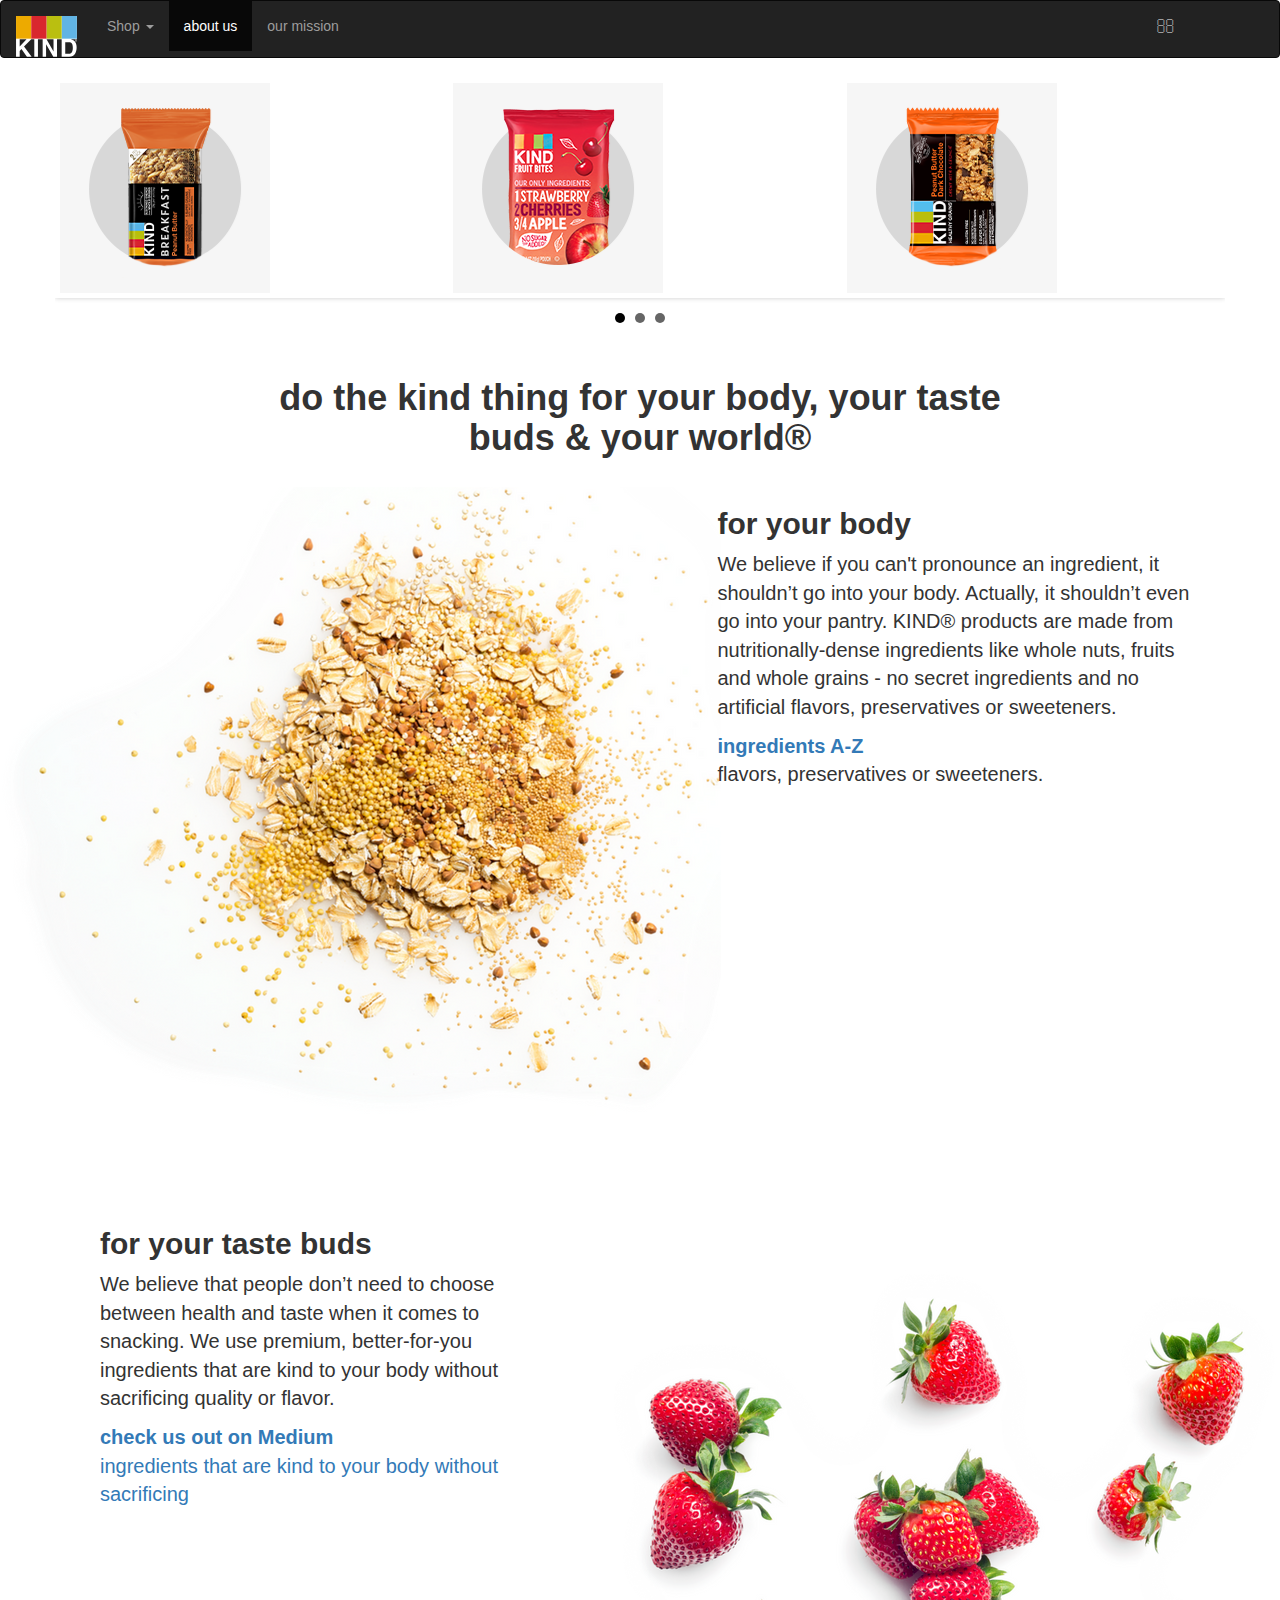
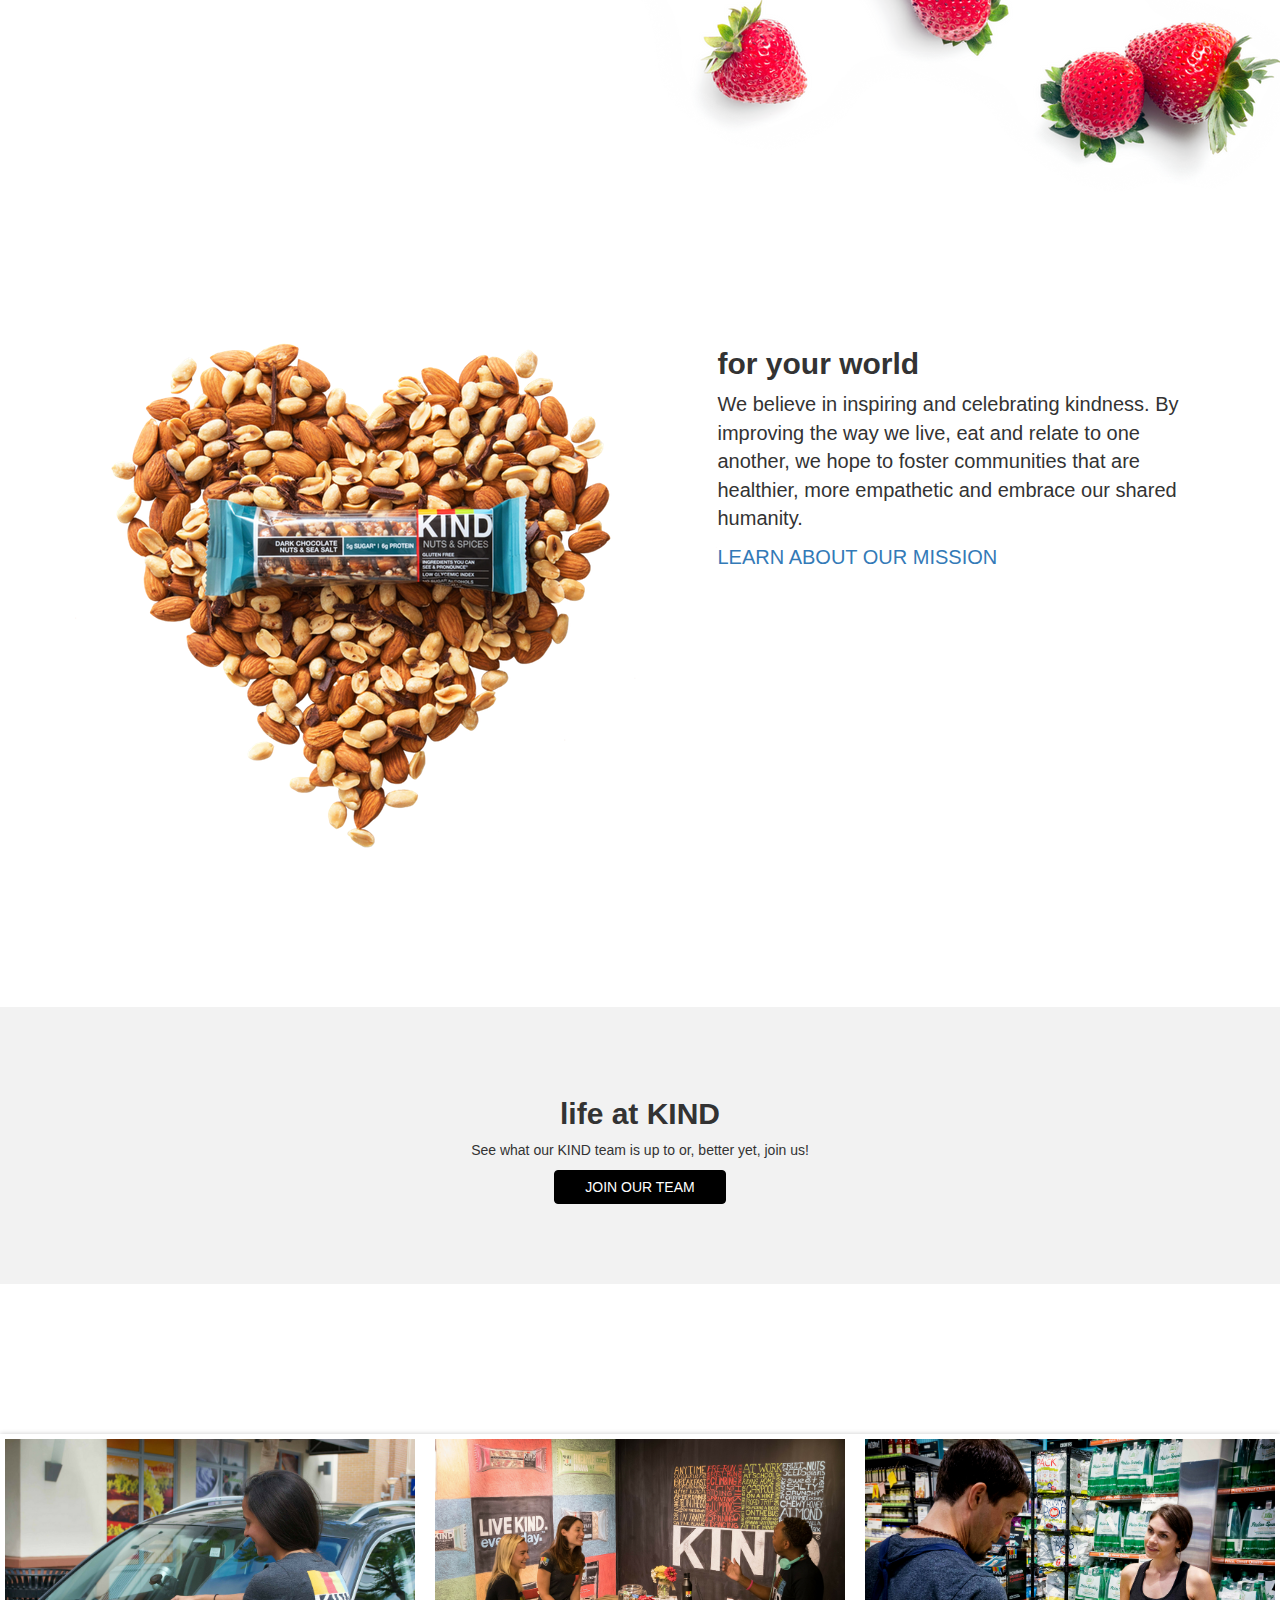
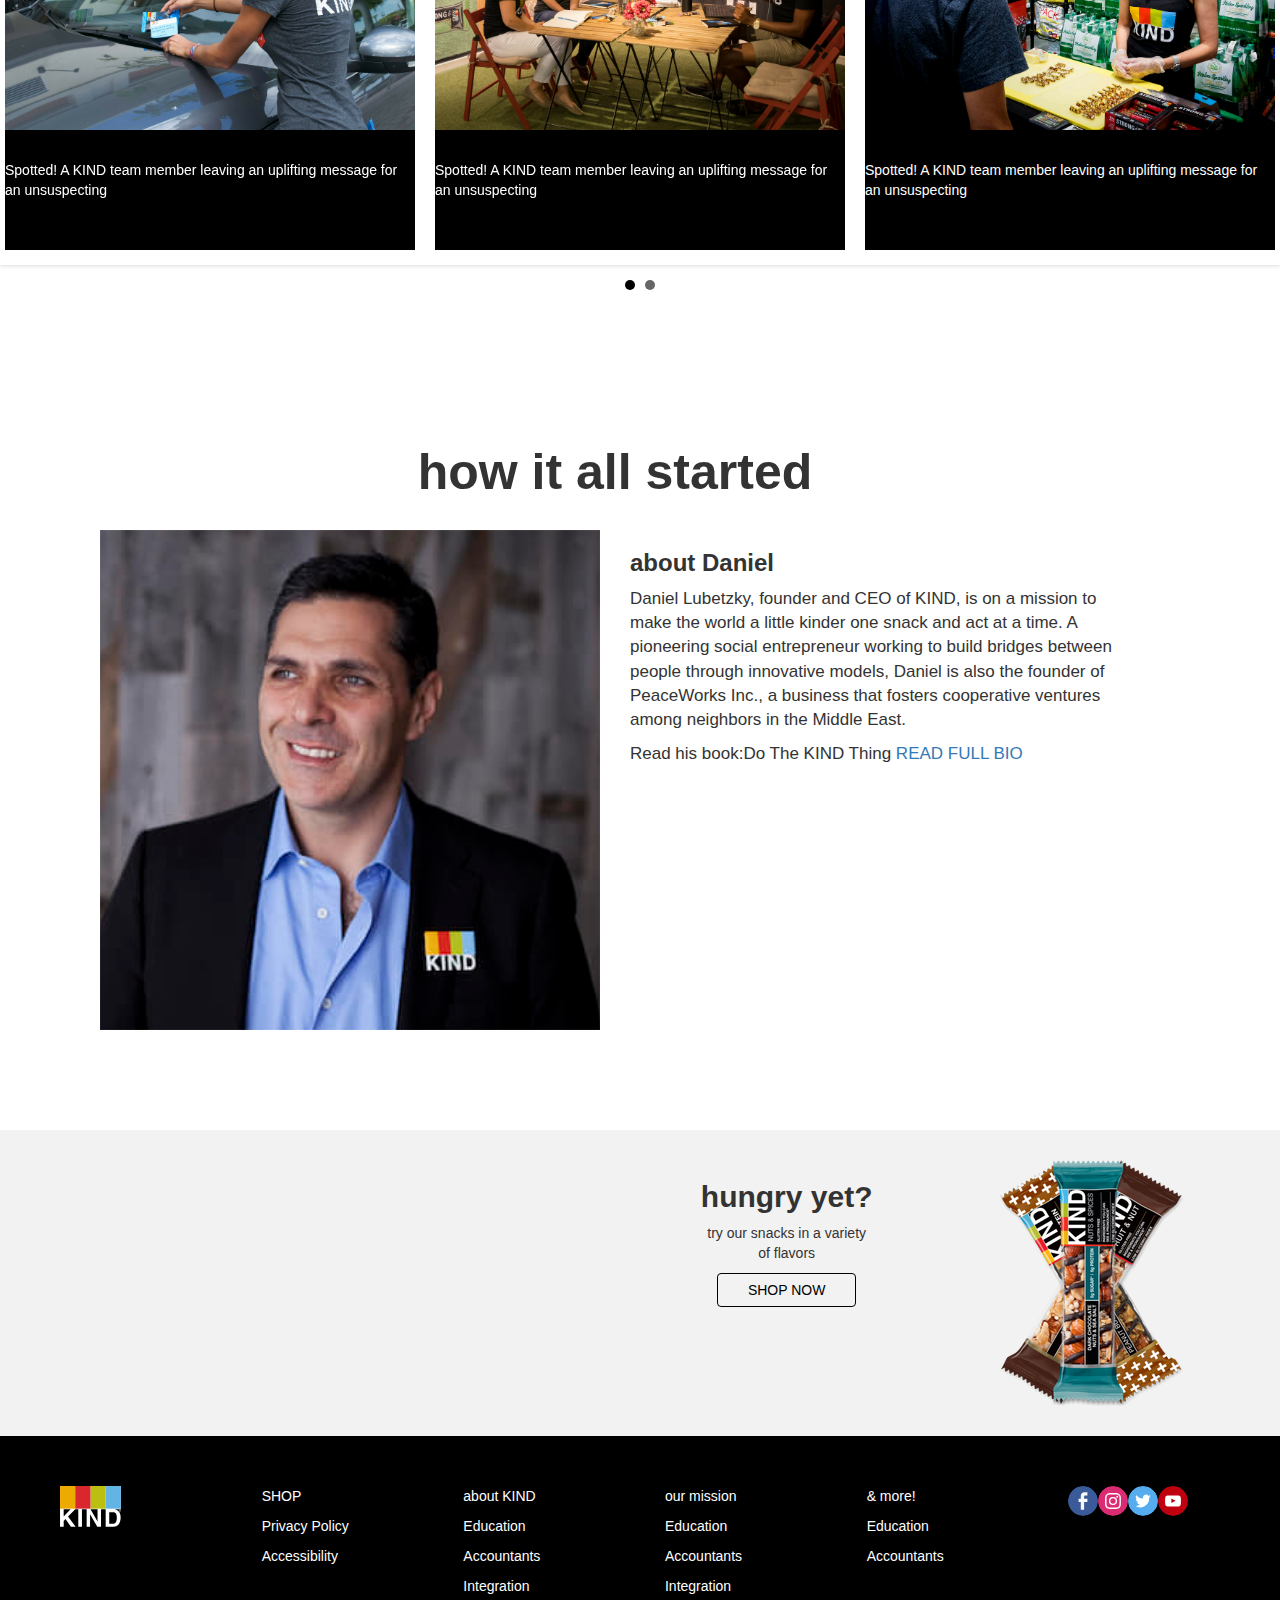
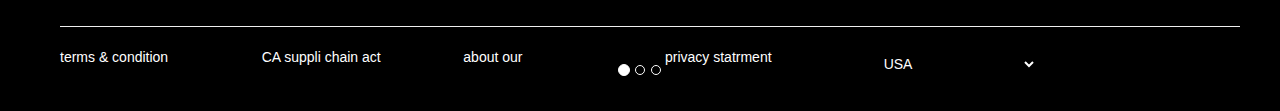
==== compo 4/index.html @ 4c6c11b1 "KIND2" ====
<!DOCTYPE html>
<html>
<head>
	<title>About KIND</title>
	<meta charset="utf-8">

	<link rel="stylesheet" type="text/css" href="css/bootstrap.css">
	<link rel="stylesheet" type="text/css" href="css/font-awesome.css">
	<link rel="stylesheet" type="text/css" href="css/style.css">
	<link rel="stylesheet" type="text/css" href="css/jquery.bxslider.css">

</head>
<body>



	<header>
<nav class="navbar navbar-inverse">
  <div class="container-fluid">
    <div class="navbar-header">
    
      <a class="navbar-brand" href="#"><img src="images/kind-logo-white.svg"></a>
    </div>
    <ul class="nav navbar-nav">
      <li class="dropdown"><a class="dropdown-toggle" data-toggle="dropdown" href="#" class="active">Shop <span class="caret"></span></a>
        <ul class="dropdown-menu">
          <li><a href="#">Page 1-1</a></li>
          <li><a href="#">Page 1-2</a></li>
          <li><a href="#">Page 1-3</a></li>
        </ul>
      </li>
       <li class="active"><a href="#">about us</a></li>
      <li><a href="#" class="active">our mission</a></li>
    </ul>
    <ul class="nav navbar-nav navbar-right">
      <li><a href="#"><span><i class="fa fa-search fa-lg"></i></span></a></li>
      <li><a href="#"><span><i class="fa fa-cart-plus fa-lg"></i></span></a></li>
      <li><a href="#"><span><i class="fa fa-bars fa-lg"></i></span></a></li>

    </ul>
  </div>
</nav>




<div id="myCarousel" class="carousel slide" data-ride="carousel">
  <!-- Indicators -->
  <ol class="carousel-indicators">
    <li data-target="#myCarousel" data-slide-to="0" class="active"></li>
    <li data-target="#myCarousel" data-slide-to="1"></li>
    <li data-target="#myCarousel" data-slide-to="2"></li>
  </ol>

  <!-- Wrapper for slides -->


  <div class="container">

     <div class="row">

  <div class="carousel-inner">
    <div class="item active">
    <ul class="bxslider">
      <li><img src="images/kind-breakfast-bars-nav.png" alt="kind-breakfast-bars-nav"></li>
    

    <div class="item">
      <img src="images/kind-fruit-bites-nav.png" alt="kind-fruit-bites-nav"></li>
    </div>

    <div class="item">
      <li><img src="images/kind-healthy-grains-bars-nav.png" alt="kind-healthy-grains-bars-nav"></li>
      </div>

       <div class="item">
      <li><img src="images/kind-healthy-grains-clusters-nav_1.png" alt="kind-healthy-grains-clusters-nav_1"></li>
      </div>

       <div class="item">
      <li><img src="images/kind-nut-bars-nav-2.png" alt="kind-nut-bars-nav-2"></li>
      </div>



       <div class="item">
      <li><img src="images/kind-popped-snack-bites-nav.png" alt="kind-popped-snack-bites-nav"></li>
      </div>


       <div class="item">
      <li><img src="images/pressed-by-kind-nav.png" alt="pressed-by-kind-nav"></li>
      </div>

    </div>



<div class="item">
      <li><img src="images/gear_nav.png" alt="gear_nav"></li>
      </div>

      <div class="item">
      <li><img src="images/variety_nav.png" alt="variety_nav"></li>
      </div>

      <div class="item">
      <li><img src="images/TripleFan_Mix_DCNSS_AC_PBDC_376x246_v2.png" alt="TripleFan_Mix_DCNSS_AC_PBDC_376x246_v2"></li>
</div>
</ul>
</div>
  </div>
</div>















<h1><strong>do the kind thing for your body, your taste<br> buds & your world®</strong></h1>



<div class="container2">
	<div class="row">
		<div class="col-sm-7">

		<img src="images/grain_about_us_v2.png" alt="grain_about_us_v2" width="" height="">
			
		</div>

		<div class="col-sm-5"> 
     <h2><strong>for your body</strong></h2>

     <p>We believe if you can't pronounce an ingredient, it shouldn’t go into your body. Actually, it shouldn’t even go into your pantry. KIND® products are made from nutritionally-dense ingredients like whole nuts, fruits and whole grains - no secret ingredients and no artificial flavors, preservatives or sweeteners.</p>

     <p><a href="#"><strong>ingredients A-Z<br></strong></a>flavors, preservatives or sweeteners.</p>
      
		</div>
	</div>
</div>







<div class="container3">
	<div class="row">
		<div class="col-sm-5">

		<h2><strong>for your taste buds</strong></h2>

		<p>We believe that people don’t need to choose between health and taste when it comes to snacking. We use premium, better-for-you ingredients that are kind to your body without sacrificing quality or flavor.</p>

		<div class="card">
		<a href="#"><strong>check us out on Medium<br></strong>ingredients that are kind to your body without sacrificing</a>

			
		</div>
			
		</div>

		<div class="col-sm-7"> 
     <img src="images/strawberries_about-us_v2.png" alt="strawberries_about-us_v2" width="" height="">
			
      
		</div>
	</div>
</div>










<div class="container4">
	<div class="row">
		<div class="col-sm-7">

		<img src="images/silo_heart_about_us.png" alt="silo_heart_about_us" width="" height="">
			
		</div>

		<div class="col-sm-5"> 
     <h2><strong>for your world</strong></h2>

     <p>We believe in inspiring and celebrating kindness. By improving the way we live, eat and relate to one another, we hope to foster communities that are healthier, more empathetic and embrace our shared humanity.</p>

     <p><a href="#">LEARN ABOUT OUR MISSION</a></p>
      
		</div>
	</div>
</div>





<div class="container5">
	<div class="text-center">
	
		<h2><strong>life at KIND</strong></h2>

		<p> See what our KIND team is up to or, better yet, join us!</p>
		<p><a href="submit" class="btn btn-success">JOIN OUR TEAM</a></p>

		
	</div>
</div>







<ul class="bxslider">
<li><img src="images/Car_Note_Photo_1-2_1131x803.png" >
<p>Spotted! A KIND team member leaving an uplifting message for an unsuspecting</p></li>

<li><img src="images/careers-1-2_1131x803.png" >
<p>Spotted! A KIND team member leaving an uplifting message for an unsuspecting</p></li>

<li><img src="images/careers-4_1131x803.png" >
<p>Spotted! A KIND team member leaving an uplifting message for an unsuspecting</p></li>

<li><img src="images/movement_2-2_1131x803.png" >
<p>Spotted! A KIND team member leaving an uplifting message for an unsuspecting</p></li>

<li><img src="images/movement_3_1131x803.png" >
<p>Spotted! A KIND team member leaving an uplifting message for an unsuspecting</p></li>

<li><img src="images/movement_5_1131x803_vertical.png" >
<p>Spotted! A KIND team member leaving an uplifting message for an unsuspecting</p></li>
	
</ul>



<div class="container6">
	<div class="row">
	<h1><strong>how it all started</strong></h1>

		<div class="col-sm-6">
		<img src="images/daniel-image_1_5x.png" alt="daniel-image_1_5x" width="500" height="500">
			
		</div>

		<div class="col-sm-6">
		<h3><strong>about Daniel</strong></h3>
		<p>Daniel Lubetzky, founder and CEO of KIND, is on a mission to make the world a little kinder one snack and act at a time. A pioneering social entrepreneur working to build bridges between people through innovative models, Daniel is also the founder of PeaceWorks Inc., a business that fosters cooperative ventures among neighbors in the Middle East.</p>

		<div class="bio">
		
		<p class="subtext">Read his book:Do The KIND Thing <a href="#">READ FULL BIO</a></p>
	</div>

			

		</div>
	</div>
</div>










<div class="container7">
	<div class="text-center">
	<div class="row">
	<div class="col-sm-4">
		<h2><strong>hungry yet?</strong></h2>

		<p> try our snacks in a variety of flavors</p>
		<p><a href="submit" class="btn btn-success">SHOP NOW</a></p>
		</div>

          <div class="col-sm-5">

		<img src="images/TripleFan_Mix_DCNSS_AC_PBDC_376x246_v2.png" alt="TripleFan_Mix_DCNSS_AC_PBDC_376x246_v2" width="" height="">

		</div>
</div>
	</div>
</div>





<div class="footer">
	<div class="row">
		

 <div class="col-sm-2">
       
   <img src="images/kind-logo-white.svg" alt="kind-logo-white" width="" height="">
    

</div>
         


 <div class="col-sm-2">
       
   <p><a href="#">SHOP</a></p>

   
  <p><a href="#">Privacy Policy</a></p>
   <p><a href="#">Accessibility</a></p>
    

</div>

<div class="col-sm-2">
       
   <p><a href="#">about KIND</a></p>

   <p><a href="#">Education</a></p>
 <p><a href="#">Accountants</a></p>
  <p><a href="#">Integration</a> </p>
   
    

</div>

<div class="col-sm-2">
       
   <p><a href="#">our mission</a></p>

   <p><a href="#">Education</a></p>
 <p><a href="#">Accountants</a></p>
  <p><a href="#">Integration</a> </p>
   
    

</div>

<div class="col-sm-2">
       
   <p><a href="#">& more!</a></p>

   <p><a href="#">Education</a></p>
 <p><a href="#">Accountants</a></p>
  
    

</div>




<div class="col-sm-2">
       
   <p><img src="images/icon-fb.svg" alt="icon-fb" width="30" class="img-circle"><img src="images/icon-ig.svg" alt="icon-ig" width="30" class="img-circle"><img src="images/icon-twitter.svg" alt="icon-twitter" width="30" class="img-circle"><img src="images/icon-yt.svg" alt="icon-yt" width="30" class="img-circle"></p>

   
    

</div>

         




	</div>

	 <hr id="seperator">

	 <div class="row">

	 <div class="col-sm-2">
	 <p><a href="#">terms & condition</a></p>
	 	
	 </div>
	 	
<div class="col-sm-2">
	 <p><a href="#">CA suppli chain act</a></p>
	 	
	 </div>

	 <div class="col-sm-2">
	 <p><a href="#">about our</a></p>
	 	
	 </div>

	 <div class="col-sm-2">
	 <p><a href="#">privacy statrment</a></p>
	 	
	 </div>

	 <div class="col-sm-2">
	 <p><select class="form-control">
							<option>USA</option>
							<option>CAN (EN)</option>
							<option>CAN (FR)</option>
							<option>UK</option>
							
						</select><br></p>
	 	
	 </div>


	 </div>

</div>







<script type="text/javascript" src="js/jquery-3.2.1.js"></script>
<script type="text/javascript" src="js/jquery.bxslider.js"></script>
<script type="text/javascript" src="js/compo4.js"></script>


</body>
</html>
---- compo 4/css/style.css ----
.navbar-nav{
height: 4em;
}

.navbar-inverse .navbar-nav > li > a:hover,
.navbar-inverse .navbar-nav > li > a:focus {
  color: gray;
  background-color: transparent;
}

.menu a{
	color: #000;
}

.menu{
	text-align: center;
	font-size: 12px;
}






h1{
	text-align: center;
	padding-left: 80px;
	padding-right: 80px;
	padding-bottom: 20px;


}


.container2{
	background-color: rgb(255, 255,255);
	padding-bottom: 40px;
	padding-top: 0px;
	padding-right: 80px;
	text-align: left;
	font-size: 20px;
	
}




ul p{
	padding-top: 30px;
	padding-bottom: 50px;
	width:100%;
	background-color: black;
	color: white;
}


.container3{
	background-color: rgb(255, 255,255);
	padding-bottom: 40px;
	padding-top: 0px;
	padding-right: 40px;
	text-align: left;
	font-size: 20px;
	padding-left: 100px;
	
}




.container4{
	background-color: rgb(255, 255,255);
	padding-bottom: 0px;
	padding-top: 0px;
	padding-right: 80px;
	text-align: left;
	font-size: 20px;
	
}


.container5{
	background-color: rgb(242, 242, 242);
	padding-bottom: 70px;
	padding-top: 70px;
	margin-bottom: 150px;

}


.container5 p a{
	background-color: black;
	border-color: black;
	color: white;
	padding-right: 30px;
	padding-left: 30px;


}

.container5 p a:hover{
color: black;
background-color: rgb(242, 242, 242);
}



.container6{
	text-align: left;
	padding-right: 150px;
	padding-left: 100px;
	padding-bottom: 100px;
	padding-top: 100px;
	font-size: 17px;
	background-color: white;

}

.container6 h1{
	text-align: center;
	font-size: 50px;
}

.container7{
	background-color: rgb(242, 242, 242);
	padding-bottom: 30px;
	padding-top: 30px;
	padding-left: 700px;


}
.container7 p a{
	background-color: rgb(242, 242, 242);
	border-color: black;
	color: black;
	padding-right: 30px;
	padding-left: 30px;
}

.container7 p a:hover{
color: white;
background-color: black;
}

.footer{
	padding-top: 50px;
	padding-left: 60px;
	padding-right: 40px;
	background-color: black;
	color: white;

}

.footer a{
	color: white;
}


.footer a:hover{
	color: rgb(242, 242, 242);
}

.form-control{
	background-color: black;
	border-color: black;
	color: white;
}

#seperator{
color: black;
}
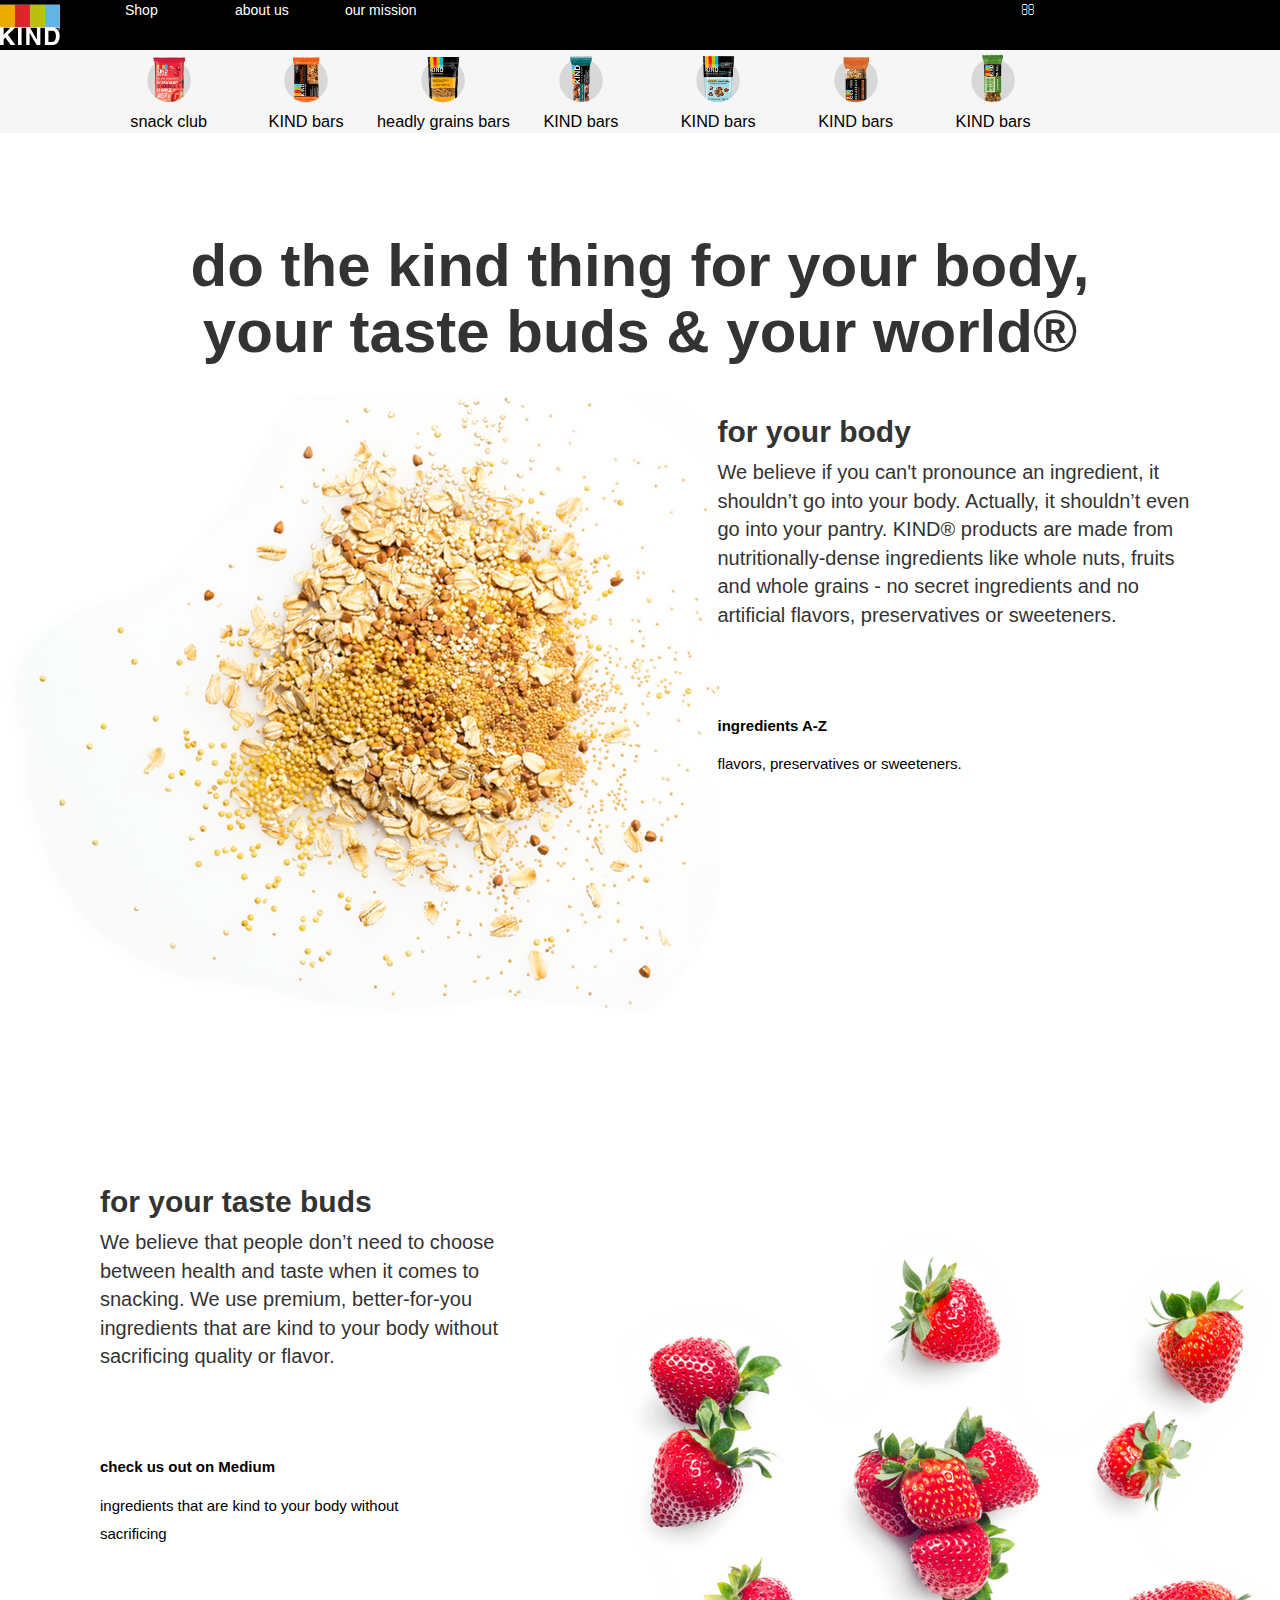
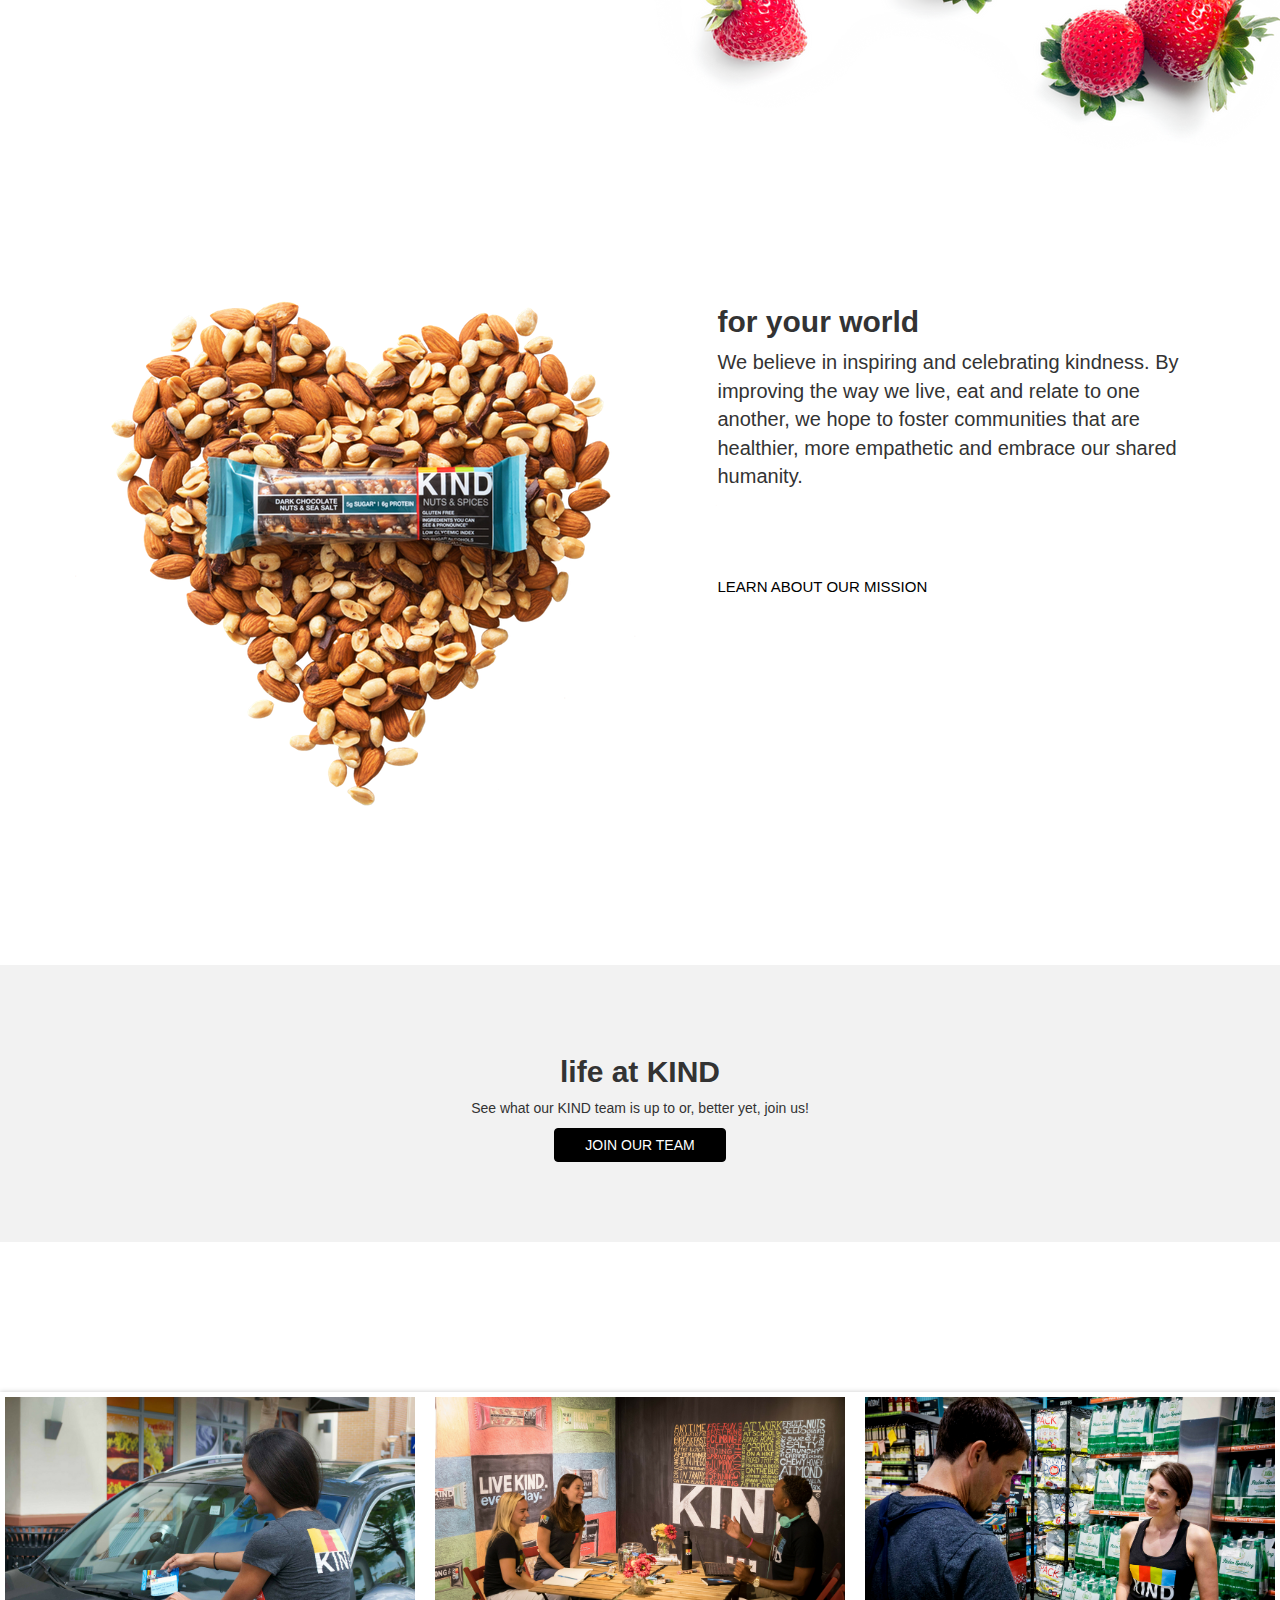
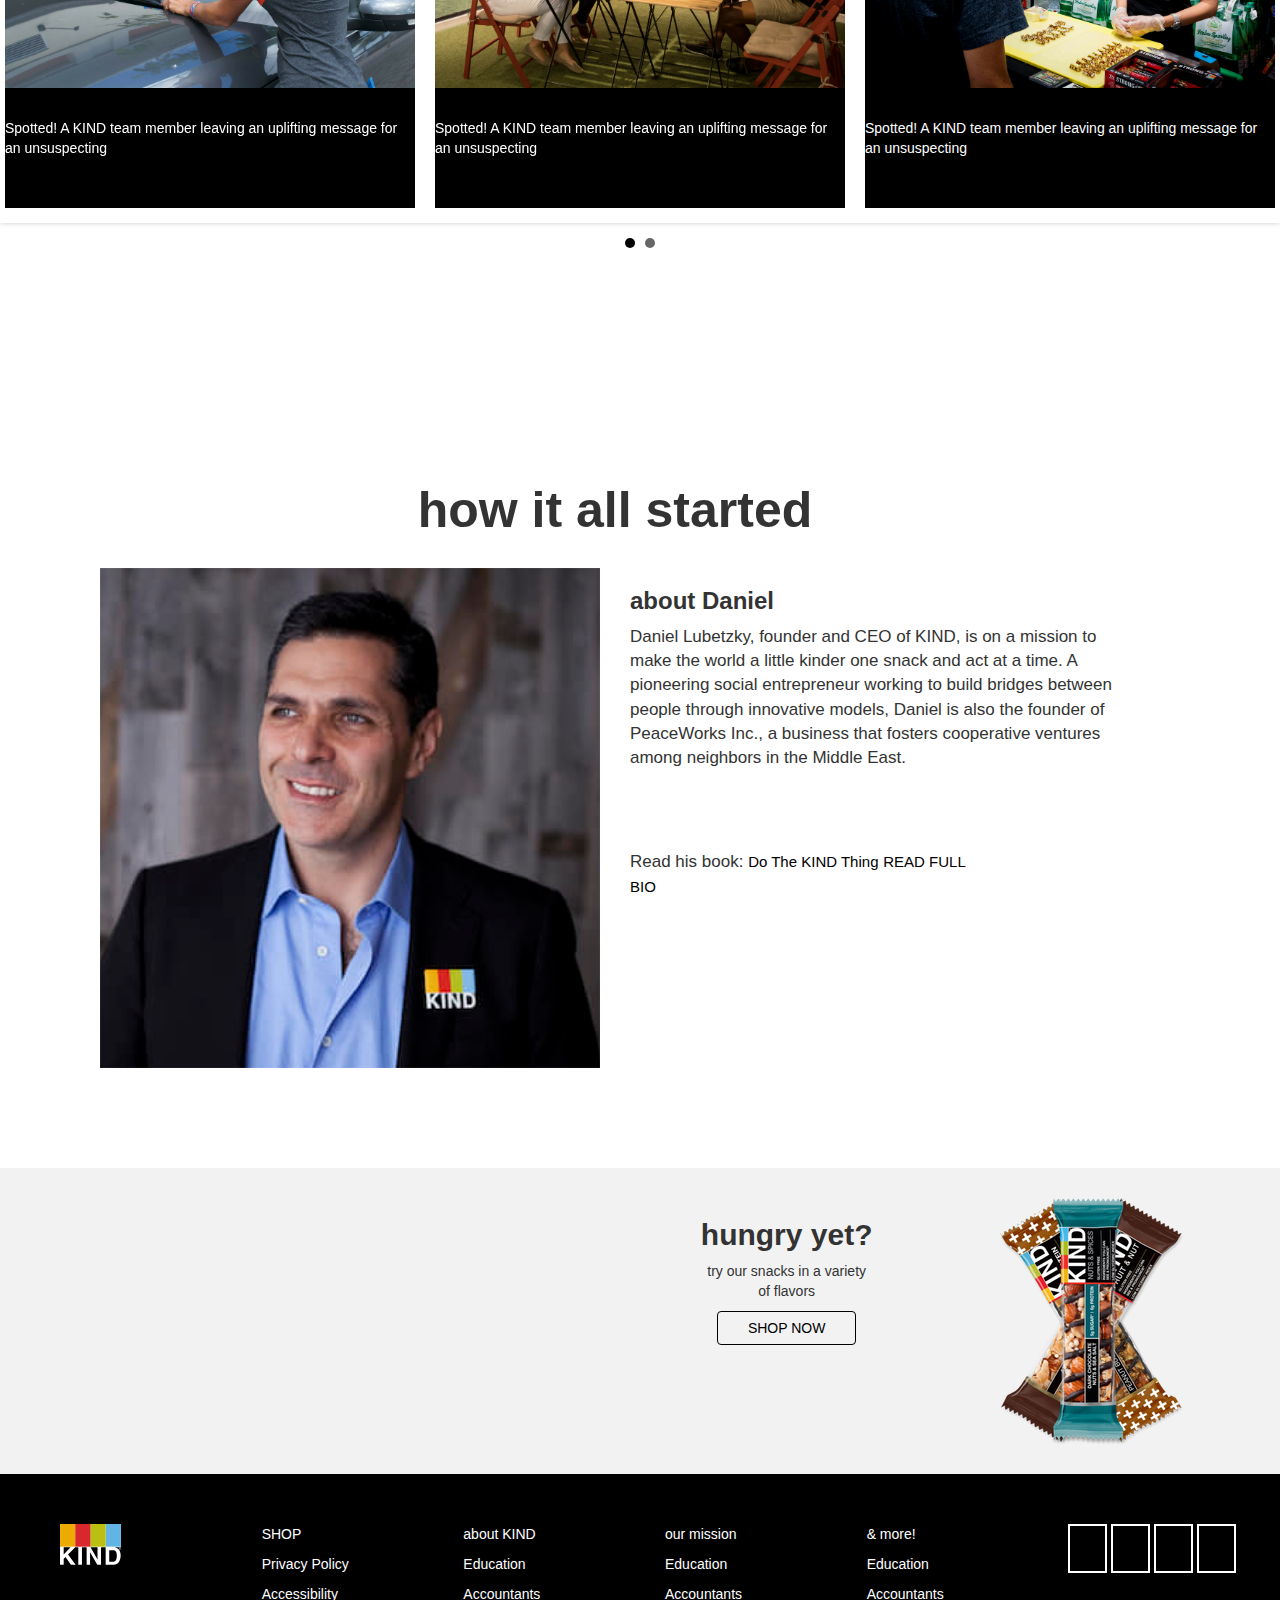
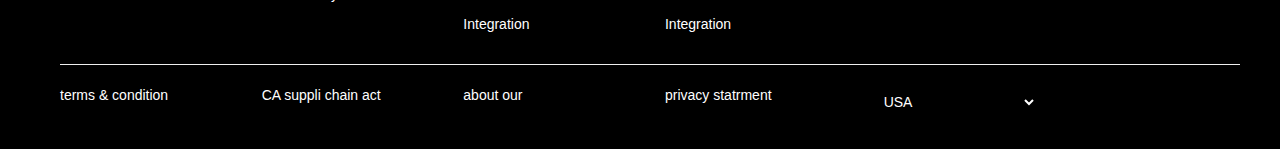
==== commit 64971649: "KIND 2" ====
--- a/compo 4/index.html
+++ b/compo 4/index.html
@@ -13,120 +13,78 @@
 <body>
 
 
-
-	<header>
-<nav class="navbar navbar-inverse">
-  <div class="container-fluid">
-    <div class="navbar-header">
-    
-      <a class="navbar-brand" href="#"><img src="images/kind-logo-white.svg"></a>
-    </div>
-    <ul class="nav navbar-nav">
-      <li class="dropdown"><a class="dropdown-toggle" data-toggle="dropdown" href="#" class="active">Shop <span class="caret"></span></a>
-        <ul class="dropdown-menu">
-          <li><a href="#">Page 1-1</a></li>
-          <li><a href="#">Page 1-2</a></li>
-          <li><a href="#">Page 1-3</a></li>
-        </ul>
-      </li>
-       <li class="active"><a href="#">about us</a></li>
-      <li><a href="#" class="active">our mission</a></li>
-    </ul>
-    <ul class="nav navbar-nav navbar-right">
-      <li><a href="#"><span><i class="fa fa-search fa-lg"></i></span></a></li>
-      <li><a href="#"><span><i class="fa fa-cart-plus fa-lg"></i></span></a></li>
-      <li><a href="#"><span><i class="fa fa-bars fa-lg"></i></span></a></li>
-
+<header>
+<div class="wrapper-black">
+<div class="row">
+<div class="col-xs-12 col-md-6">
+<div class="feature">
+<ul>
+  <li><img src="images/kind-logo-white.svg" alt="kind-logo-white" width="60" height="50"></li>
+  <li><a href="#">Shop <i class="fa fa-angle-up"></i></a></li>
+  <li><a href="#">about us</a></li>
+  <li><a href="#">our mission</a></li>
+
+</ul>
+  
+</div>
+  
+</div>
+
+<div class="col-xs-12 col-md-6">
+  <div class="feature1">
+    <ul class="text-inline social text-right">
+      <li><a href="#"><i class="fa fa-search"></i></a></li>
+      <li><a href="#"><i class="fa fa-shopping-cart"></i></a></li>
+      <li><a href="#"><i class="fa fa-navicon"></i></a></li>
     </ul>
   </div>
-</nav>
-
-
-
-
-<div id="myCarousel" class="carousel slide" data-ride="carousel">
-  <!-- Indicators -->
-  <ol class="carousel-indicators">
-    <li data-target="#myCarousel" data-slide-to="0" class="active"></li>
-    <li data-target="#myCarousel" data-slide-to="1"></li>
-    <li data-target="#myCarousel" data-slide-to="2"></li>
-  </ol>
-
-  <!-- Wrapper for slides -->
-
-
-  <div class="container">
-
-     <div class="row">
-
-  <div class="carousel-inner">
-    <div class="item active">
-    <ul class="bxslider">
-      <li><img src="images/kind-breakfast-bars-nav.png" alt="kind-breakfast-bars-nav"></li>
-    
-
-    <div class="item">
-      <img src="images/kind-fruit-bites-nav.png" alt="kind-fruit-bites-nav"></li>
-    </div>
-
-    <div class="item">
-      <li><img src="images/kind-healthy-grains-bars-nav.png" alt="kind-healthy-grains-bars-nav"></li>
-      </div>
-
-       <div class="item">
-      <li><img src="images/kind-healthy-grains-clusters-nav_1.png" alt="kind-healthy-grains-clusters-nav_1"></li>
-      </div>
-
-       <div class="item">
-      <li><img src="images/kind-nut-bars-nav-2.png" alt="kind-nut-bars-nav-2"></li>
-      </div>
-
-
-
-       <div class="item">
-      <li><img src="images/kind-popped-snack-bites-nav.png" alt="kind-popped-snack-bites-nav"></li>
-      </div>
-
-
-       <div class="item">
-      <li><img src="images/pressed-by-kind-nav.png" alt="pressed-by-kind-nav"></li>
-      </div>
-
-    </div>
-
-
-
-<div class="item">
-      <li><img src="images/gear_nav.png" alt="gear_nav"></li>
-      </div>
-
-      <div class="item">
-      <li><img src="images/variety_nav.png" alt="variety_nav"></li>
-      </div>
-
-      <div class="item">
-      <li><img src="images/TripleFan_Mix_DCNSS_AC_PBDC_376x246_v2.png" alt="TripleFan_Mix_DCNSS_AC_PBDC_376x246_v2"></li>
-</div>
+</div>
+  
+</div>
+
+<div>
+  
+</header>
+
+<div class="wrapper-grey">
+<div class="container">
+<div class="row">
+<div class="col-md-12">
+<ul class="list-inline">
+
+  <a href="#"><li><img src="images/kind-fruit-bites-nav.png" alt="kind-fruit-bites-nav" width="60"><br>snack club</li></a>
+
+<a href="#"><li><img src="images/kind-healthy-grains-bars-nav.png" alt="kind-healthy-grains-bars-nav" width="60"><br>KIND bars</li></a>
+
+<a href="#"><li><img src="images/kind-healthy-grains-clusters-nav_1.png" alt="kind-healthy-grains-clusters-nav_1" width="60"><br>headly grains bars</li></a>
+
+<a href="#"><li><img src="images/kind-nut-bars-nav-2.png" alt="kind-nut-bars-nav-2" width="60"><br>KIND bars</li></a>
+
+<a href="#"><li><img src="images/kind-popped-snack-bites-nav.png" alt="kind-popped-snack-bites-nav" width="60"><br>KIND bars</li></a>
+
+<a href="#"><li><img src="images/kind-breakfast-bars-nav.png" alt="kind-breakfast-bars-nav" width="60"><br>KIND bars</li></a>
+
+<a href="#"><li><img src="images/sweet_spicy_nav.png" alt="sweet_spicy_nav" width="60"><br>KIND bars</li></a>
+
+<li><a href="#"><i class="fa fa-chevron-right"></i></a></li>
+
+
 </ul>
-</div>
-  </div>
-</div>
-
-
-
-
-
-
-
-
-
-
-
-
-
-
-
-<h1><strong>do the kind thing for your body, your taste<br> buds & your world®</strong></h1>
+  
+</div>
+  
+</div>
+  
+</div>
+  
+</div>
+
+
+
+
+
+
+<h1><strong>do the kind thing for your body,<br> your taste buds & your world®</strong></h1>
 
 
 
@@ -142,9 +100,12 @@
      <h2><strong>for your body</strong></h2>
 
      <p>We believe if you can't pronounce an ingredient, it shouldn’t go into your body. Actually, it shouldn’t even go into your pantry. KIND® products are made from nutritionally-dense ingredients like whole nuts, fruits and whole grains - no secret ingredients and no artificial flavors, preservatives or sweeteners.</p>
-
-     <p><a href="#"><strong>ingredients A-Z<br></strong></a>flavors, preservatives or sweeteners.</p>
-      
+     <div class="card">
+
+     <p><a href="#"><strong>ingredients A-Z</strong><i class="fa fa-chevron-right"></i></a></p>
+      <p><a href="#">flavors, preservatives or sweeteners.</a></p>
+
+      </div>
 		</div>
 	</div>
 </div>
@@ -164,8 +125,11 @@
 		<p>We believe that people don’t need to choose between health and taste when it comes to snacking. We use premium, better-for-you ingredients that are kind to your body without sacrificing quality or flavor.</p>
 
 		<div class="card">
-		<a href="#"><strong>check us out on Medium<br></strong>ingredients that are kind to your body without sacrificing</a>
-
+		
+		<p><a href="#"><strong>check us out on Medium <i class="fa fa-chevron-right"></i></strong></a></p>
+
+
+<p><a href="#">ingredients that are kind to your body without sacrificing</a></p>
 			
 		</div>
 			
@@ -201,7 +165,10 @@
 
      <p>We believe in inspiring and celebrating kindness. By improving the way we live, eat and relate to one another, we hope to foster communities that are healthier, more empathetic and embrace our shared humanity.</p>
 
+     <div class="card">
+
      <p><a href="#">LEARN ABOUT OUR MISSION</a></p>
+     </div>
       
 		</div>
 	</div>
@@ -265,9 +232,10 @@
 		<h3><strong>about Daniel</strong></h3>
 		<p>Daniel Lubetzky, founder and CEO of KIND, is on a mission to make the world a little kinder one snack and act at a time. A pioneering social entrepreneur working to build bridges between people through innovative models, Daniel is also the founder of PeaceWorks Inc., a business that fosters cooperative ventures among neighbors in the Middle East.</p>
 
-		<div class="bio">
+		<div class="card">
 		
-		<p class="subtext">Read his book:Do The KIND Thing <a href="#">READ FULL BIO</a></p>
+		<p>Read his book: <a href="#">Do The KIND Thing</a> <a href="#">READ FULL BIO</a></p>
+		</p>
 	</div>
 
 			
@@ -372,7 +340,7 @@
 
 <div class="col-sm-2">
        
-   <p><img src="images/icon-fb.svg" alt="icon-fb" width="30" class="img-circle"><img src="images/icon-ig.svg" alt="icon-ig" width="30" class="img-circle"><img src="images/icon-twitter.svg" alt="icon-twitter" width="30" class="img-circle"><img src="images/icon-yt.svg" alt="icon-yt" width="30" class="img-circle"></p>
+   <p><a href="#"><i class="fa fa-facebook"></i></a>                 <a href="#"><i class="fa fa-instagram"></i></a>                <a href="#"><i class="fa fa-twitter"></i></a>                   <a href="#"><i class="fa fa-medium"></i></a></p>
 
    
     
--- a/compo 4/css/style.css
+++ b/compo 4/css/style.css
@@ -1,5 +1,91 @@
 
-.navbar-nav{
+
+
+.wrapper-black{
+	width: 1350px;
+	height: 50px;
+	background-color: black;
+
+
+}
+
+header ul{
+	list-style: none;
+	margin: 0;
+	padding: 0;
+
+}
+
+header ul li{
+	float: left;
+	width: 16.66667%;
+	margin: 0;
+	padding: 0px;
+}
+
+header a{
+	color: white;
+	font-size: 1em;
+	padding: 15px;
+	text-align: center;
+}
+
+header a:hover{
+	color: #A6A6A6;
+
+}
+
+.feature1{
+	margin-left: 300px;
+
+}
+
+.wrapper-grey{
+	width: 1350px;
+	font-size: 13px;
+	background-color: rgb(246, 246, 246);
+	color: #4e4e4e;
+}
+
+
+.container ul li{
+	float: left;
+	width: 12%;
+	margin: 0;
+	padding: 0;
+}
+
+
+.container a{
+	margin-top: 60px;
+	font-size: 1.25em;
+	padding-right: 15px;
+	text-align: center;
+	color: black;
+}
+
+
+
+.card{
+	margin-top: 80px;
+	padding-right: 150px;
+
+}
+
+.card a{
+	color: black;
+	font-size: 15px;
+
+}
+
+
+
+
+
+
+
+
+/*.navbar-nav{
 height: 4em;
 }
 
@@ -16,7 +102,7 @@
 .menu{
 	text-align: center;
 	font-size: 12px;
-}
+}*/
 
 
 
@@ -28,6 +114,8 @@
 	padding-left: 80px;
 	padding-right: 80px;
 	padding-bottom: 20px;
+	padding-top: 80px;
+	font-size: 60px;
 
 
 }
@@ -35,7 +123,7 @@
 
 .container2{
 	background-color: rgb(255, 255,255);
-	padding-bottom: 40px;
+	padding-bottom: 90px;
 	padding-top: 0px;
 	padding-right: 80px;
 	text-align: left;
@@ -170,3 +258,24 @@
 #seperator{
 color: black;
 }
+
+
+
+.footer .fa{
+	padding-left: 15px;
+	width: 30px;
+	height: 30px;
+	padding-right: 20px;
+	padding-top: 20px;
+	padding-bottom: 25px;
+	border: 2px solid white;
+
+
+}
+
+
+
+.fa:hover{
+	background-color: white;
+	color: black;
+}